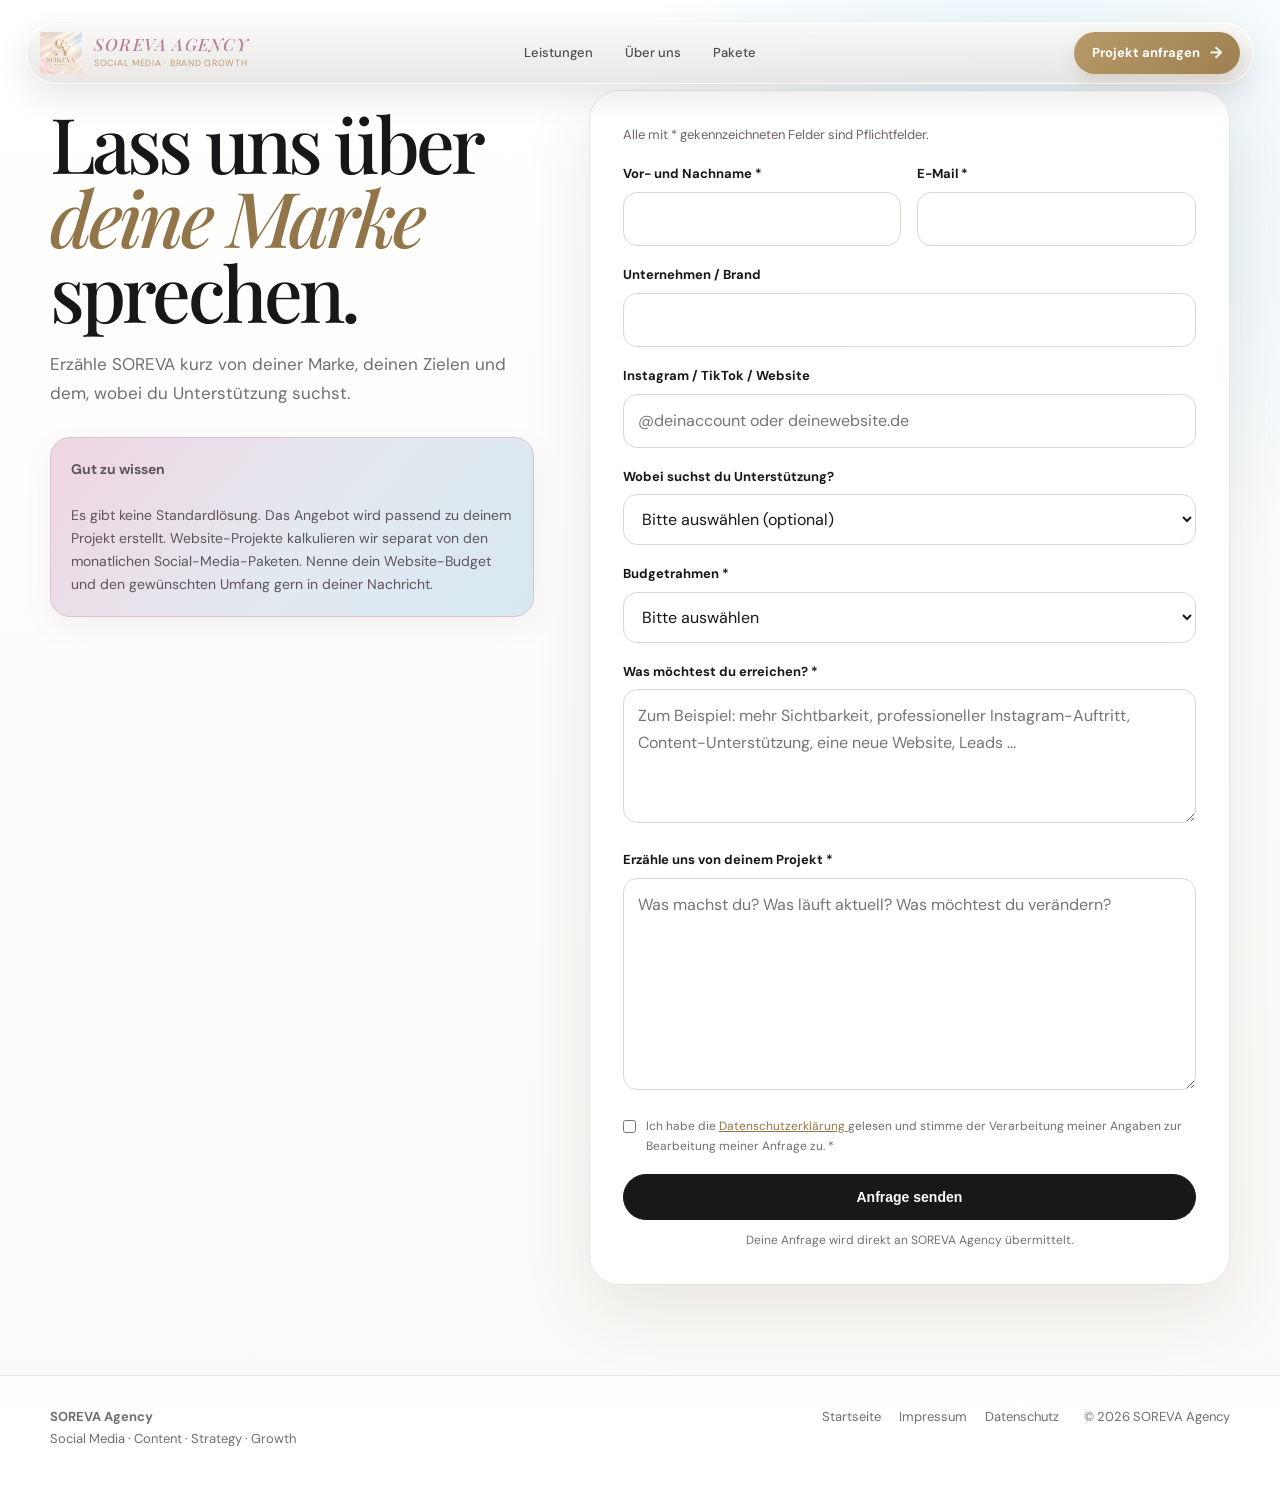
==== anfrage.html @ 0c92193a "Portfolio-Demo und Datenschutzerklärung mit lokalen Schriften veröffentlichen" ====
<!DOCTYPE html>
<html lang="de">
<head>
    <meta charset="UTF-8">
    <meta name="viewport" content="width=device-width, initial-scale=1.0">

    <title>Social Media &amp; Website anfragen | SOREVA Agency</title>



    <link rel="stylesheet" href="style.css?v=20261120-local-fonts">
    <meta name="description" content="Frage dein Social-Media- oder Website-Projekt bei SOREVA Agency an. Erzähle uns von deiner Marke, deinen Zielen und der gewünschten Unterstützung.">
    <link rel="canonical" href="https://soreva-agency.github.io/sorevaagency-website/anfrage.html">
    <meta property="og:type" content="website">
    <meta property="og:locale" content="de_DE">
    <meta property="og:site_name" content="SOREVA Agency">
    <meta property="og:title" content="Social Media &amp; Website anfragen | SOREVA Agency">
    <meta property="og:description" content="Frage dein Social-Media- oder Website-Projekt bei SOREVA Agency an. Erzähle uns von deiner Marke, deinen Zielen und der gewünschten Unterstützung.">
    <meta property="og:url" content="https://soreva-agency.github.io/sorevaagency-website/anfrage.html">
    <meta property="og:image" content="https://soreva-agency.github.io/sorevaagency-website/assets/soreva-logo.png">
    <meta property="og:image:alt" content="SOREVA Agency Logo">
</head>

<body>

<header class="navbar">
    <div class="container nav-shell">
        <a href="index.html" class="brand" aria-label="SOREVA Agency Startseite">
            <img
                src="assets/soreva-logo.png"
                alt="SOREVA Agency Logo"
                class="brand-logo"
            >
            <span class="brand-copy">
                <span class="brand-name">SOREVA AGENCY</span>
                <span class="brand-tagline">SOCIAL MEDIA · BRAND GROWTH</span>
            </span>
        </a>

        <nav class="nav-links" aria-label="Hauptnavigation">
            <a href="index.html#leistungen">Leistungen</a>
            <a href="index.html#ueber-uns">Über uns</a>
            <a href="index.html#pakete">Pakete</a>
            <a href="anfrage.html" class="nav-request">Projekt anfragen</a>
        </nav>

        <a href="anfrage.html" class="nav-cta">Projekt anfragen <span>→</span></a>
    </div>
</header>


<main>

<section class="form-section">

    <div class="container form-layout">

        <div class="form-intro">

            <h1>
                Lass uns über
                <em>deine Marke</em>
                sprechen.
            </h1>

            <p>
                Erzähle SOREVA kurz von deiner Marke, deinen Zielen
                und dem, wobei du Unterstützung suchst.
            </p>

            <div class="form-note">

                <strong>Gut zu wissen</strong>

                <br><br>

                Es gibt keine Standardlösung.
                Das Angebot wird passend zu deinem Projekt erstellt.
                Website-Projekte kalkulieren wir separat von den monatlichen Social-Media-Paketen. Nenne dein Website-Budget und den gewünschten Umfang gern in deiner Nachricht.

            </div>

        </div>


        <div class="form-card">

            <form id="contactForm">
                <p class="form-required-note">Alle mit * gekennzeichneten Felder sind Pflichtfelder.</p>
                <div class="form-row">

                    <div class="field">

                        <label for="name">
                            Vor- und Nachname *
                        </label>

                        <input
                            type="text"
                            id="name"
                            name="name"
                            required
                        >

                    </div>


                    <div class="field">

                        <label for="email">
                            E-Mail *
                        </label>

                        <input
                            type="email"
                            id="email"
                            name="email"
                            required
                        >

                    </div>

                </div>


                <div class="field">

                    <label for="firma">
                        Unternehmen / Brand
                    </label>

                    <input
                        type="text"
                        id="firma"
                        name="firma"
                    >

                </div>


                <div class="field">

                    <label for="social">
                        Instagram / TikTok / Website
                    </label>

                    <input
                        type="text"
                        id="social"
                        name="social"
                        placeholder="@deinaccount oder deinewebsite.de"
                    >

                </div>



                <div class="field">
                    <label for="leistung">Wobei suchst du Unterstützung?</label>
                    <select id="leistung" name="leistung">
                        <option value="">Bitte auswählen (optional)</option>
                        <option value="Website-Erstellung / Webdesign">Website-Erstellung / Webdesign</option>
                        <option value="Social Media">Social Media</option>
                        <option value="Website und Social Media">Website und Social Media</option>
                        <option value="Andere Anfrage / Noch offen">Andere Anfrage / Noch offen</option>
                    </select>
                </div>

                <div class="field">

                    <label for="budget">
                        Budgetrahmen *
                    </label>

                    <select
                        id="budget"
                        name="budget"
                        required
                    >

                        <option value="">
                            Bitte auswählen
                        </option>

                        <option value="ab 500 €">
                            ab 500 €
                        </option>

                        <option value="ab 950 €">
                            ab 950 €
                        </option>

                        <option value="bis 1.500 €">
                            bis 1.500 €
                        </option>

                        <option value="Individuelles Website-Budget">Individuelles Website-Budget</option>

                        <option value="Noch offen">
                            Noch offen
                        </option>

                    </select>

                </div>


                <div class="field">

                    <label for="ziel">
                        Was möchtest du erreichen? *
                    </label>

                    <textarea
                        id="ziel"
                        name="ziel"
                        rows="4"
                        required
                        placeholder="Zum Beispiel: mehr Sichtbarkeit, professioneller Instagram-Auftritt, Content-Unterstützung, eine neue Website, Leads ..."
                    ></textarea>

                </div>


                <div class="field">

                    <label for="message">
                        Erzähle uns von deinem Projekt *
                    </label>

                    <textarea
                        id="message"
                        name="message"
                        rows="7"
                        required
                        placeholder="Was machst du? Was läuft aktuell? Was möchtest du verändern?"
                    ></textarea>

                </div>


                <label class="checkbox">

                    <input
                        type="checkbox"
                        id="privacy"
                        name="datenschutz_bestaetigt"
                        value="Ja"
                        required
                    >

                    <span>

                        Ich habe die
                        <a
                            href="datenschutz.html"
                            target="_blank"
                        >
                            Datenschutzerklärung
                        </a>
                        gelesen und stimme der Verarbeitung
                        meiner Angaben zur Bearbeitung meiner
                        Anfrage zu. *

                    </span>

                </label>


                <button
                    type="submit"
                    class="button button-dark form-submit"
                >
                    Anfrage senden
                </button>


                <div
                    id="successMessage"
                    class="form-message"
                    aria-live="polite"
                ></div>
                <p class="form-hint">
                    Deine Anfrage wird direkt an SOREVA Agency übermittelt.
                </p>
</form>

        </div>

    </div>

</section>

</main>


<footer class="footer">

    <div class="container footer-inner">

        <div>
            <strong>SOREVA Agency</strong>
            <br>
            Social Media · Content · Strategy · Growth
        </div>

        <div class="footer-nav">

            <a href="index.html">
                Startseite
            </a>

            <a href="impressum.html">
                Impressum
            </a>

            <a href="datenschutz.html">
                Datenschutz
            </a>

        </div>

        <div>
            © <span id="year"></span> SOREVA Agency
        </div>

    </div>

</footer>


<script src="script.js?v=20261107-web3forms"></script>

</body>
</html>
---- style.css ----
@font-face {
    font-family: "DM Sans";
    src: url("assets/fonts/dm-sans.ttf") format("truetype");
    font-style: normal;
    font-weight: 100 1000;
    font-display: swap;
}

@font-face {
    font-family: "Playfair Display";
    src: url("assets/fonts/playfair-display.ttf") format("truetype");
    font-style: normal;
    font-weight: 400 900;
    font-display: swap;
}

@font-face {
    font-family: "Playfair Display";
    src: url("assets/fonts/playfair-display-italic.ttf") format("truetype");
    font-style: italic;
    font-weight: 400 900;
    font-display: swap;
}

:root {
    --white: #ffffff;
    --ivory: #fbfaf8;
    --ink: #17171a;
    --gray: #706e72;

    --gold: #b99b6a;
    --gold-dark: #92764a;

    --champagne: #eee1ce;

    --pink: #f4dce8;
    --pink-light: #fbf0f5;

    --blue: #dbeaf2;

    --line: #ebe5de;

    --shadow:
        0 25px 70px rgba(67, 47, 26, 0.10);
}


* {
    box-sizing: border-box;
    margin: 0;
    padding: 0;
}


html {
    scroll-behavior: smooth;
}


body {
    min-height: 100vh;

    background:
        linear-gradient(
            180deg,
            #ffffff 0%,
            #fbfaf8 48%,
            #ffffff 100%
        );

    color: var(--ink);

    font-family:
        "DM Sans",
        Arial,
        sans-serif;

    line-height: 1.65;
}


a {
    text-decoration: none;
    color: inherit;
}


.container {
    width: min(
        1180px,
        calc(100% - 36px)
    );

    margin-inline: auto;
}


/* -------------------------
   NAV
------------------------- */

.navbar {
    position: sticky;
    top: 0;
    z-index: 50;

    background:
        rgba(255, 255, 255, 0.90);

    backdrop-filter: blur(16px);

    border-bottom:
        1px solid rgba(235, 229, 222, 0.85);
}


.nav-inner {
    min-height: 82px;

    display: flex;

    align-items: center;

    justify-content: space-between;

    gap: 24px;
}


.brand {
    display: inline-flex;
    align-items: center;
}


.brand-logo {
    width: 150px;
    height: 62px;

    display: block;

    object-fit: contain;
    object-position: center;
}


.nav-links {
    display: flex;

    align-items: center;

    gap: 28px;

    font-size: 14px;
}


.nav-links a {
    transition: .2s ease;
}


.nav-links a:hover {
    color: var(--gold-dark);
}


/* -------------------------
   BUTTONS
------------------------- */

.button {
    display: inline-flex;

    align-items: center;
    justify-content: center;

    min-height: 46px;

    padding:
        12px 21px;

    border-radius: 999px;

    border: 1px solid transparent;

    font-size: 14px;

    font-weight: 700;

    cursor: pointer;

    transition:
        transform .2s ease,
        box-shadow .2s ease,
        background .2s ease;
}


.button:hover {
    transform: translateY(-2px);
}


.button-dark {
    color: white;

    background: #18181a;

    border-color: #18181a;
}


.button-dark:hover {
    box-shadow:
        0 12px 28px rgba(0, 0, 0, .13);
}


.button-outline {
    background:
        rgba(255, 255, 255, .82);

    border-color:
        #d8d2ca;
}


.button-gold {
    color: #191713;

    background: #dec296;

    border-color: #dec296;
}


/* -------------------------
   TYPOGRAPHY
------------------------- */

.eyebrow {
    font-size: 11px;

    letter-spacing: .19em;

    text-transform: uppercase;

    color: var(--gold-dark);

    font-weight: 700;
}


h1,
h2,
h3 {
    font-family:
        "Playfair Display",
        Georgia,
        serif;

    font-weight: 500;
}


.text-link {
    display: inline-flex;

    align-items: center;

    gap: 8px;

    margin-top: 20px;

    color: var(--gold-dark);

    font-weight: 700;
}


.text-link span {
    transition: transform .2s ease;
}


.text-link:hover span {
    transform: translateX(5px);
}


/* -------------------------
   HERO
------------------------- */

.hero {
    position: relative;

    overflow: hidden;

    min-height: 720px;

    padding:
        90px 0
        85px;
}


.hero-grid {
    position: relative;

    z-index: 2;

    display: grid;

    grid-template-columns:
        1fr 1fr;

    gap: 55px;

    align-items: center;
}


.hero-content {
    padding-top: 10px;
}


.hero h1 {
    max-width: 780px;

    margin:
        16px 0
        24px;

    font-size:
        clamp(54px, 7vw, 91px);

    line-height: .96;

    letter-spacing:
        -.055em;
}


.hero h1 em {
    display: block;

    color:
        var(--gold-dark);

    font-style: italic;
}


.hero-text {
    max-width: 620px;

    color: var(--gray);

    font-size: 18px;
}


.hero-buttons {
    display: flex;

    flex-wrap: wrap;

    gap: 12px;

    margin-top: 30px;
}


.hero-mini {
    display: flex;

    flex-wrap: wrap;

    gap: 20px;

    margin-top: 28px;

    color: #7a746b;

    font-size: 13px;
}


.hero-mini div {
    display: flex;

    align-items: center;

    gap: 8px;
}


.hero-mini span {
    color: var(--gold);
}


/* -------------------------
   HERO VISUAL
------------------------- */

.hero-visual {
    position: relative;

    width:
        min(510px, 94vw);

    aspect-ratio:
        1 / 1;

    margin-inline: auto;

    border-radius: 50%;

    overflow: hidden;

    background:
        radial-gradient(
            circle at 30% 27%,
            rgba(255, 255, 255, .98),
            transparent 23%
        ),
        radial-gradient(
            circle at 72% 71%,
            rgba(244, 214, 228, .80),
            transparent 34%
        ),
        radial-gradient(
            circle at 45% 52%,
            rgba(239, 225, 209, .90),
            transparent 52%
        ),
        linear-gradient(
            145deg,
            #fffdfb,
            #f7eee9 55%,
            #eee1df
        );

    box-shadow:
        inset
            0 0 0 1px
            rgba(255, 255, 255, .95),
        0 35px 90px
            rgba(85, 61, 38, .13);
}


.hero-visual::before {
    content: "";

    position: absolute;

    inset: 7%;

    border:
        1px solid
        rgba(185, 155, 106, .29);

    border-radius: 50%;
}


.hero-visual::after {
    content: "";

    position: absolute;

    inset: 16%;

    border:
        1px solid
        rgba(255, 255, 255, .94);

    border-radius: 50%;
}


.hero-decor {
    position: absolute;

    border-radius: 50%;

    filter:
        blur(2px);

    pointer-events: none;
}


.decor-top {
    width: 500px;
    height: 500px;

    right: -200px;
    top: -210px;

    background:
        radial-gradient(
            circle,
            rgba(242, 215, 229, .65),
            transparent 69%
        );
}


.decor-bottom {
    width: 420px;
    height: 420px;

    left: -190px;
    bottom: -230px;

    background:
        radial-gradient(
            circle,
            rgba(220, 236, 244, .60),
            transparent 69%
        );
}


.visual-orbit {
    position: absolute;

    left: 50%;
    top: 50%;

    border-radius: 50%;

    transform-origin: center;
}


.orbit-gold {
    width: 73%;
    height: 29%;

    transform:
        translate(-50%, -50%)
        rotate(21deg);

    border:
        2px solid
        rgba(185, 155, 106, .88);
}


.orbit-pink {
    width: 73%;
    height: 29%;

    transform:
        translate(-50%, -50%)
        rotate(-23deg);

    border:
        2px solid
        rgba(244, 184, 214, .85);
}


.orbit-blue {
    width: 63%;
    height: 25%;

    transform:
        translate(-50%, -50%)
        rotate(67deg);

    border:
        2px solid
        rgba(179, 218, 240, .88);
}


.visual-glow {
    position: absolute;

    border-radius: 50%;
}


.glow-pink {
    width: 240px;
    height: 240px;

    left: -15px;
    top: 10px;

    background:
        radial-gradient(
            circle,
            rgba(247, 203, 222, .62),
            transparent 70%
        );
}


.glow-blue {
    width: 280px;
    height: 280px;

    right: -25px;
    bottom: -5px;

    background:
        radial-gradient(
            circle,
            rgba(205, 227, 241, .70),
            transparent 71%
        );
}


.visual-monogram {
    position: absolute;

    inset: 0;

    display: flex;

    align-items: center;

    justify-content: center;

    font-family:
        "Playfair Display",
        serif;

    font-size:
        clamp(100px, 13vw, 155px);

    color:
        #ad8d5c;

    text-shadow:
        1px 1px 0 #faecd7,
        0 12px 30px
            rgba(111, 82, 45, .17);
}


.visual-monogram span:first-child {
    z-index: 2;

    transform:
        translate(19px, -18px)
        rotate(-6deg);
}


.visual-monogram span:last-child {
    transform:
        translate(-17px, 24px)
        rotate(7deg);

    color:
        #d0ad73;
}


.spark {
    position: absolute;

    color:
        #a98249;

    text-shadow:
        0 4px 16px
            rgba(133, 98, 48, .18);
}


.spark-1 {
    top: 23%;
    right: 21%;

    font-size: 33px;
}


.spark-2 {
    left: 21%;
    bottom: 24%;

    font-size: 20px;
}


.spark-3 {
    left: 14%;
    top: 42%;

    font-size: 17px;
}


.visual-caption {
    position: absolute;

    left: 50%;
    bottom: 12%;

    transform:
        translateX(-50%);

    width: 84%;

    text-align: center;

    color:
        #906f40;
}


.visual-caption span {
    display: block;

    font-family:
        "Playfair Display",
        serif;

    font-size: 23px;

    letter-spacing:
        .23em;
}


.visual-caption small {
    display: block;

    margin-top: 4px;

    font-size: 8px;

    letter-spacing:
        .22em;

    color:
        #9d8768;
}


/* -------------------------
   SECTIONS
------------------------- */

.section {
    padding:
        100px 0;
}


.intro-section {
    padding-top: 78px;
    padding-bottom: 78px;

    border-top:
        1px solid var(--line);

    border-bottom:
        1px solid var(--line);
}


.intro-grid {
    display: grid;

    grid-template-columns:
        1fr 1fr;

    gap: 60px;

    align-items: center;
}


.intro-grid h2 {
    max-width: 650px;

    margin-top: 11px;

    font-size:
        clamp(40px, 5vw, 63px);

    line-height: 1.02;

    letter-spacing:
        -.045em;
}


.lead {
    color:
        var(--gray);

    font-size: 17px;
}


/* -------------------------
   SECTION HEADING
------------------------- */

.section-heading {
    max-width: 760px;

    margin-bottom: 44px;
}


.section-heading h2 {
    margin:
        10px 0
        17px;

    font-size:
        clamp(42px, 5vw, 66px);

    line-height:
        1.02;

    letter-spacing:
        -.045em;
}


.section-heading p {
    color:
        var(--gray);

    font-size: 17px;
}


/* -------------------------
   SERVICES
------------------------- */

.service-grid {
    display: grid;

    grid-template-columns:
        repeat(3, 1fr);

    gap: 18px;
}


.service-card {
    min-height: 280px;

    padding: 32px;

    border:
        1px solid var(--line);

    border-radius:
        30px;

    background:
        rgba(255, 255, 255, .90);

    box-shadow:
        0 12px 40px rgba(41, 29, 15, .035);
}


.service-card-pink {
    background:
        linear-gradient(
            145deg,
            #fff,
            #fbf0f6
        );
}


.service-card-beige {
    background:
        linear-gradient(
            145deg,
            #fff,
            #f8f2e8
        );
}


.service-number {
    color:
        var(--gold-dark);

    font-size: 12px;

    letter-spacing:
        .15em;

    font-weight: 700;
}


.service-card h3 {
    margin:
        15px 0
        10px;

    font-size: 29px;
}


.service-card p {
    color:
        var(--gray);
}


/* -------------------------
   ABOUT
------------------------- */

.about-section {
    padding:
        100px 0;

    background:
        linear-gradient(
            180deg,
            #fbfaf8,
            #f7edf3 62%,
            #fbfaf8
        );
}


.about-grid {
    display: grid;

    grid-template-columns:
        1fr 1fr;

    gap: 20px;
}


.about-box {
    padding: 38px;

    border:
        1px solid var(--line);

    border-radius:
        32px;

    background:
        rgba(255, 255, 255, .65);
}


.about-main h2 {
    margin:
        12px 0
        18px;

    font-size:
        clamp(42px, 5vw, 62px);

    line-height:
        1.01;

    letter-spacing:
        -.045em;
}


.about-box p {
    max-width: 650px;

    color:
        var(--gray);

    font-size: 16px;
}


.focus-list {
    margin-top: 23px;
}


.focus-list div {
    display: flex;

    justify-content: space-between;

    gap: 20px;

    padding:
        16px 0;

    border-bottom:
        1px solid var(--line);
}


.focus-list strong {
    color:
        var(--gold-dark);
}


/* -------------------------
   PACKAGES
------------------------- */

.package-grid {
    display: grid;

    grid-template-columns:
        repeat(3, 1fr);

    gap: 18px;
}


.package-card {
    min-height: 365px;

    display: flex;

    flex-direction: column;

    padding: 32px;

    border:
        1px solid var(--line);

    border-radius:
        30px;

    background:
        #fff;
}


.package-featured {
    color:
        #fff;

    background:
        #1b1b1d;

    border-color:
        #1b1b1d;

    box-shadow:
        var(--shadow);

    transform:
        translateY(-8px);
}


.package-label {
    color:
        var(--gold-dark);

    font-size: 11px;

    letter-spacing:
        .16em;

    font-weight: 700;
}


.package-featured .package-label {
    color:
        #ddbf8e;
}


.package-card h3 {
    margin:
        11px 0
        2px;

    font-size:
        32px;
}


.price {
    font-size:
        35px;

    font-weight: 700;

    letter-spacing:
        -.04em;
}


.price-info {
    color:
        var(--gray);

    font-size: 13px;
}


.package-featured .price-info {
    color:
        #c7c7c8;
}


.package-card p {
    margin:
        25px 0
        25px;

    color:
        var(--gray);

    font-size: 14px;
}


.package-featured p {
    color:
        #d0d0d2;
}


.package-card .button {
    margin-top: auto;
    width: 100%;
}


.important-info {
    margin-top: 22px;

    padding:
        21px 23px;

    border:
        1px solid #efdfe6;

    border-radius:
        21px;

    background:
        var(--pink-light);

    color:
        #5d555b;

    font-size: 14px;
}


/* -------------------------
   CTA
------------------------- */

.cta-section {
    padding:
        100px 0;
}


.cta-card {
    display: grid;

    grid-template-columns:
        1.1fr .9fr;

    gap: 30px;

    align-items: center;

    padding:
        50px;

    border:
        1px solid #eadfd5;

    border-radius:
        35px;

    background:
        linear-gradient(
            135deg,
            #f8eaf1,
            #f3e8d8
        );
}


.cta-card h2 {
    margin:
        11px 0
        17px;

    font-size:
        clamp(44px, 5vw, 67px);

    line-height:
        .99;
}


.cta-card p {
    max-width: 570px;

    margin-bottom: 25px;

    color:
        var(--gray);
}


.cta-logo {
    display: flex;

    justify-content: center;
}


.cta-logo img {
    width:
        min(370px, 90%);

    border-radius:
        24px;

    box-shadow:
        0 15px 40px
        rgba(67,47,26,.06);
}


/* -------------------------
   FOOTER
------------------------- */

.footer {
    border-top:
        1px solid var(--line);

    padding:
        30px 0
        45px;

    color:
        var(--gray);

    font-size: 13px;
}


.footer-inner {
    display: grid;

    grid-template-columns:
        1fr auto auto;

    gap: 25px;

    align-items: start;
}


.footer-nav {
    display: flex;

    gap: 18px;

    flex-wrap: wrap;
}


.footer-nav a:hover {
    color:
        var(--gold-dark);
}


/* -------------------------
   FORM PAGE
------------------------- */

.form-section {
    min-height:
        calc(100vh - 170px);

    padding:
        90px 0;

    background:
        radial-gradient(
            circle at 82% 13%,
            rgba(245, 220, 233, .72),
            transparent 28%
        ),
        linear-gradient(
            180deg,
            #ffffff,
            #fbfaf8
        );
}


.form-layout {
    display: grid;

    grid-template-columns:
        .86fr 1.14fr;

    gap: 55px;

    align-items: start;
}


.form-intro h1 {
    max-width: 700px;

    margin:
        15px 0
        22px;

    font-size:
        clamp(50px, 6vw, 78px);

    line-height:
        .97;

    letter-spacing:
        -.05em;
}


.form-intro h1 em {
    display: block;

    color:
        var(--gold-dark);

    font-style: italic;
}


.form-intro > p {
    max-width: 570px;

    color:
        var(--gray);

    font-size: 17px;
}


.form-note {
    max-width: 500px;

    margin-top: 30px;

    padding:
        20px;

    border:
        1px solid #efdfe6;

    border-radius:
        20px;

    background:
        var(--pink-light);

    color:
        #5d555b;

    font-size:
        14px;
}


.form-card {
    padding:
        33px;

    border:
        1px solid var(--line);

    border-radius:
        30px;

    background:
        rgba(255,255,255,.97);

    box-shadow:
        var(--shadow);
}


.form-row {
    display: grid;

    grid-template-columns:
        1fr 1fr;

    gap: 16px;
}


.field {
    margin-bottom:
        18px;
}


.field label {
    display: block;

    margin-bottom:
        7px;

    font-size:
        13px;

    font-weight: 700;
}


.field input,
.field select,
.field textarea {
    width: 100%;

    padding:
        13px
        14px;

    border:
        1px solid #ddd6ce;

    border-radius:
        14px;

    background: white;

    color:
        var(--ink);

    font:
        inherit;

    outline: none;

    transition:
        .2s ease;
}


.field textarea {
    resize:
        vertical;

    min-height:
        120px;
}


.field input:focus,
.field select:focus,
.field textarea:focus {
    border-color:
        var(--gold);

    box-shadow:
        0 0 0 3px
        rgba(185,155,106,.12);
}


.checkbox {
    display: flex;

    align-items: flex-start;

    gap: 10px;

    margin:
        4px 0
        18px;

    color:
        var(--gray);

    font-size:
        12px;
}


.checkbox input {
    margin-top:
        3px;
}


.checkbox a {
    color:
        var(--gold-dark);

    text-decoration:
        underline;
}


.form-submit {
    width: 100%;
}


.form-message {
    display: none;

    margin-top:
        14px;

    padding:
        12px 14px;

    border-radius:
        14px;

    background:
        #f4ecdf;

    color:
        #5b4e3e;

    font-size:
        13px;
}


.form-message.show {
    display: block;
}


.form-hint {
    margin-top:
        11px;

    color:
        var(--gray);

    text-align:
        center;

    font-size:
        12px;
}


/* -------------------------
   LEGAL
------------------------- */

.legal-section {
    min-height:
        calc(100vh - 170px);

    padding:
        90px 0;

    background:
        radial-gradient(
            circle at 84% 12%,
            rgba(245, 220, 233, .58),
            transparent 25%
        ),
        #fbfaf8;
}


.legal-content {
    max-width:
        900px;
}


.legal-content h1 {
    margin:
        15px 0
        32px;

    font-size:
        clamp(52px, 6vw, 78px);

    line-height:
        .98;
}


.legal-content h3 {
    margin:
        35px 0
        10px;

    font-size:
        28px;
}


.legal-content p {
    color:
        #59575b;

    margin-bottom:
        17px;
}


.legal-content a {
    color:
        var(--gold-dark);
}


.legal-note {
    margin:
        25px 0;

    padding:
        16px 18px;

    border-left:
        3px solid var(--gold);

    border-radius:
        8px;

    background:
        #f8f3ea;

    color:
        #5b5145;
}


.legal-buttons {
    display: flex;

    flex-wrap: wrap;

    gap: 12px;

    margin-top: 34px;
}


/* -------------------------
   MOBILE
------------------------- */

@media (max-width: 930px) {

    .nav-links {
        display: none;
    }


    .hero-grid,
    .intro-grid,
    .about-grid,
    .package-grid,
    .service-grid,
    .cta-card,
    .form-layout {
        grid-template-columns:
            1fr;
    }


    .hero {
        padding-top:
            60px;
    }


    .hero-visual {
        order:
            -1;

        width:
            min(430px, 90vw);

        margin-bottom:
            15px;
    }


    .package-featured {
        transform:
            none;
    }


    .footer-inner {
        grid-template-columns:
            1fr;
    }


    .form-row {
        grid-template-columns:
            1fr;
    }

}


@media (max-width: 560px) {

    .container {
        width:
            min(
                100% - 24px,
                1180px
            );
    }


    .brand-logo {
        width:
            125px;

        height:
            52px;
    }


    .navbar .button {
        padding:
            10px 15px;

        font-size:
            12px;
    }


    .hero h1 {
        font-size:
            54px;
    }


    .hero {
        min-height:
            auto;
    }


    .hero-visual {
        width:
            min(345px, 92vw);
    }


    .visual-monogram {
        font-size:
            96px;
    }


    .visual-caption span {
        font-size:
            18px;
    }


    .section,
    .about-section,
    .cta-section,
    .legal-section,
    .form-section {
        padding:
            65px 0;
    }


    .about-box,
    .cta-card,
    .form-card,
    .package-card,
    .service-card {
        padding:
            24px;
    }


    .cta-card {
        gap:
            15px;
    }

}


/* =========================
   FLOATING NAVBAR
========================= */

.navbar {
    position: fixed;
    top: 22px;
    left: 0;
    width: 100%;
    z-index: 100;

    background: transparent;
    border: 0;
    backdrop-filter: none;
}

.nav-shell {
    min-height: 62px;
    width: min(1280px, calc(100% - 52px));

    display: grid;
    grid-template-columns: 1fr auto 1fr;
    align-items: center;
    gap: 24px;

    padding: 7px 13px;

    border: 1px solid rgba(255,255,255,.72);
    border-radius: 999px;

    background:
        linear-gradient(
            180deg,
            rgba(249,248,247,.86),
            rgba(229,226,224,.82)
        );

    box-shadow:
        0 12px 32px rgba(27,22,18,.10),
        inset 0 1px 0 rgba(255,255,255,.85);

    backdrop-filter: blur(18px) saturate(115%);
}

.brand {
    justify-self: start;
}

.brand-logo {
    width: 122px;
    height: 50px;
    object-fit: contain;
    display: block;
}

.nav-links {
    justify-self: center;

    display: flex;
    align-items: center;
    gap: 32px;

    font-size: 13px;
    font-weight: 500;
    color: #4f4d4e;
}

.nav-links a {
    white-space: nowrap;
    transition: .2s ease;
}

.nav-links a:hover {
    color: var(--gold-dark);
}

.nav-request {
    display: none;
}

.nav-cta {
    justify-self: end;

    display: inline-flex;
    align-items: center;
    gap: 10px;

    min-height: 42px;
    padding: 10px 18px;

    color: #fff;

    border-radius: 999px;

    background:
        linear-gradient(
            135deg,
            #b89a69,
            #9e7f50
        );

    box-shadow:
        0 7px 16px rgba(146,118,74,.20);

    font-size: 13px;
    font-weight: 700;

    transition: .2s ease;
}

.nav-cta span {
    font-size: 16px;
    line-height: 1;
}

.nav-cta:hover {
    transform: translateY(-1px);
    box-shadow:
        0 10px 20px rgba(146,118,74,.25);
}

/* The fixed bar overlays the hero rather than taking document space. */
.hero {
    padding-top: 142px;
}

/* Responsive */
@media (max-width: 930px) {

    .navbar {
        top: 14px;
    }

    .nav-shell {
        width: min(100% - 24px, 1280px);
        grid-template-columns: 1fr auto;
        min-height: 60px;
        padding-inline: 10px;
    }

    .nav-links {
        display: none;
    }

    .nav-cta {
        justify-self: end;
    }

    .brand-logo {
        width: 118px;
        height: 48px;
    }

    .hero {
        padding-top: 125px;
    }
}

@media (max-width: 560px) {

    .nav-shell {
        min-height: 56px;
        padding: 6px 8px;
    }

    .brand-logo {
        width: 104px;
        height: 44px;
    }

    .nav-cta {
        min-height: 38px;
        padding: 8px 13px;
        font-size: 11px;
    }

    .hero {
        padding-top: 112px;
    }
}


/* =========================
   MARKETING HERO IMAGE
========================= */

.hero-image {
    position: relative;
    min-height: 760px;
    padding: 180px 0 105px;
    overflow: hidden;
    isolation: isolate;
}

.hero-image-layer {
    position: absolute;
    inset: 0;
    z-index: -3;

    background-image: url("assets/hero-marketing.png");
    background-size: cover;
    background-position: center center;
    background-repeat: no-repeat;

    transform: scale(1.01);
}

.hero-overlay {
    position: absolute;
    inset: 0;
    z-index: -2;

    background:
        linear-gradient(
            90deg,
            rgba(255, 250, 246, .92) 0%,
            rgba(255, 250, 246, .80) 31%,
            rgba(255, 250, 246, .34) 59%,
            rgba(255, 250, 246, .04) 100%
        ),
        linear-gradient(
            180deg,
            rgba(255,255,255,.16) 0%,
            rgba(255,255,255,0) 38%,
            rgba(255,255,255,.03) 100%
        );
}

.hero-image .hero-grid {
    min-height: 500px;
    align-items: center;
}

.hero-image .hero-content {
    max-width: 640px;
    padding-top: 40px;
}

.hero-image .hero-text {
    max-width: 570px;
    color: #5e5853;
    font-size: 18px;
}

.button-light {
    background: rgba(255,255,255,.78);
    color: #302a24;
    border-color: rgba(110,91,70,.40);
    backdrop-filter: blur(6px);
}

.button-light:hover {
    background: rgba(255,255,255,.92);
}

@media (max-width: 930px) {
    .hero-image {
        min-height: 720px;
        padding: 160px 0 80px;
    }

    .hero-image-layer {
        background-position: 66% center;
    }

    .hero-overlay {
        background:
            linear-gradient(
                90deg,
                rgba(255, 250, 246, .94) 0%,
                rgba(255, 250, 246, .78) 46%,
                rgba(255, 250, 246, .20) 100%
            );
    }
}

@media (max-width: 560px) {
    .hero-image {
        min-height: 680px;
        padding: 135px 0 70px;
    }

    .hero-image-layer {
        background-position: 67% center;
    }

    .hero-overlay {
        background:
            linear-gradient(
                180deg,
                rgba(255, 250, 246, .95) 0%,
                rgba(255, 250, 246, .87) 41%,
                rgba(255, 250, 246, .32) 100%
            );
    }

    .hero-image .hero-content {
        padding-top: 10px;
    }
}


/* =========================
   HERO LOGO PANEL
========================= */

.hero-logo-panel {
    position: absolute;
    right: clamp(35px, 7vw, 110px);
    bottom: 42px;

    width: min(245px, 30vw);

    padding: 9px;

    border-radius: 24px;

    background:
        rgba(255, 252, 248, .84);

    border:
        1px solid rgba(255,255,255,.76);

    box-shadow:
        0 18px 50px rgba(63, 45, 29, .14),
        inset 0 1px 0 rgba(255,255,255,.95);

    backdrop-filter:
        blur(12px);

    z-index: 4;
}

.hero-logo-panel img {
    width: 100%;
    display: block;

    border-radius: 18px;

    object-fit: cover;
}

@media (max-width: 930px) {
    .hero-logo-panel {
        right: 28px;
        bottom: 28px;
        width: 210px;
    }
}

@media (max-width: 560px) {
    .hero-logo-panel {
        right: 18px;
        bottom: 18px;
        width: 170px;
        border-radius: 18px;
        padding: 6px;
    }

    .hero-logo-panel img {
        border-radius: 14px;
    }
}


/* =========================
   BABY BLUE BRAND ACCENT
========================= */

:root {
    --baby-blue: #d9edf7;
    --baby-blue-soft: #edf7fb;
    --baby-blue-mid: #c7e4f1;
    --baby-blue-deep: #8dbbd0;
}

/* Hero: soft blue light on the image side */
.hero-image-layer {
    background-color: #eaf6fb;
}

.hero-overlay {
    background:
        linear-gradient(
            90deg,
            rgba(255, 250, 246, .94) 0%,
            rgba(255, 250, 246, .82) 28%,
            rgba(229, 244, 250, .35) 62%,
            rgba(229, 244, 250, .08) 100%
        ),
        linear-gradient(
            180deg,
            rgba(255,255,255,.14) 0%,
            rgba(218,238,247,.16) 100%
        );
}

/* Intro */
.intro-section {
    background:
        linear-gradient(
            180deg,
            #ffffff 0%,
            #eef8fc 100%
        );
}

/* Service cards */
.service-card-blue {
    background:
        linear-gradient(
            145deg,
            #ffffff,
            var(--baby-blue-soft)
        );
}

/* About section */
.about-section {
    background:
        linear-gradient(
            180deg,
            #fbfaf8 0%,
            #eef8fc 38%,
            #f7edf3 76%,
            #fbfaf8 100%
        );
}

/* Subtle blue in the info notice */
.important-info {
    background:
        linear-gradient(
            135deg,
            #fbf0f5,
            #eef8fc
        );
    border-color:
        #dbeaf1;
}

/* Form page */
.form-section {
    background:
        radial-gradient(
            circle at 80% 15%,
            rgba(218, 238, 247, .86),
            transparent 27%
        ),
        linear-gradient(
            180deg,
            #ffffff,
            #fbfaf8
        );
}

.form-note {
    background:
        linear-gradient(
            135deg,
            var(--pink-light),
            var(--baby-blue-soft)
        );
    border-color:
        #deebf0;
}

/* CTA */
.cta-card {
    background:
        linear-gradient(
            135deg,
            #f8eaf1 0%,
            #eef8fc 53%,
            #f3e8d8 100%
        );
}

/* Legal pages */
.legal-section {
    background:
        radial-gradient(
            circle at 84% 11%,
            rgba(218, 238, 247, .68),
            transparent 24%
        ),
        #fbfaf8;
}

/* Highlight the primary links slightly blue */
.text-link:hover,
.footer-nav a:hover,
.legal-content a:hover {
    color: var(--baby-blue-deep);
}

/* Fine blue details in the hero decoration */
.orbit-blue {
    border-color:
        rgba(141, 187, 208, .95);
}

.glow-blue {
    background:
        radial-gradient(
            circle,
            rgba(197, 227, 241, .76),
            transparent 71%
        );
}

/* Mobile: keep blue soft and airy */
@media (max-width: 560px) {
    .hero-overlay {
        background:
            linear-gradient(
                180deg,
                rgba(255, 250, 246, .96) 0%,
                rgba(255, 250, 246, .86) 42%,
                rgba(225, 243, 250, .36) 100%
            );
    }
}


/* =========================
   ROSE STATEMENT ACCENTS
========================= */

.rose-word {
    color: #c987a5;
    font-style: italic;
}

.rose-highlight-row {
    display: flex;
    flex-wrap: wrap;
    gap: 8px;
    margin: 24px 0 2px;
}

.rose-highlight-row span {
    display: inline-flex;
    align-items: center;
    justify-content: center;

    padding: 7px 12px;

    border-radius: 999px;

    background: #f7e1eb;

    border: 1px solid #eed0dd;

    color: #a85f7f;

    font-size: 11px;
    font-weight: 700;

    letter-spacing: .05em;
    text-transform: uppercase;
}

.section-heading .rose-word {
    white-space: nowrap;
}

@media (max-width: 560px) {
    .rose-highlight-row {
        gap: 6px;
    }

    .rose-highlight-row span {
        font-size: 10px;
        padding: 6px 10px;
    }
}


/* =========================
   FULL AGENCY NAME IN NAVBAR
========================= */

.brand-name {
    display: inline-flex;
    align-items: baseline;
    gap: 7px;

    font-family:
        "DM Sans",
        Arial,
        sans-serif;

    font-size: 16px;
    line-height: 1;
    font-weight: 700;

    letter-spacing: .11em;

    color: #17171a;
    white-space: nowrap;
}

.brand-name span {
    font-family:
        "Playfair Display",
        Georgia,
        serif;

    font-weight: 500;
    letter-spacing: .12em;

    color: #92764a;
}

@media (max-width: 560px) {
    .brand-name {
        font-size: 13px;
        gap: 5px;
    }
}


/* Logo + ausgeschriebener Name in der Navigation */
.brand {
    display: inline-flex;
    align-items: center;
    gap: 12px;
}

.brand-logo {
    width: 42px;
    height: 42px;
    display: block;
    object-fit: contain;
}

.brand-name {
    display: inline-block;
    font-family: "DM Sans", Arial, sans-serif;
    font-size: 15px;
    font-weight: 700;
    letter-spacing: .12em;
    color: #17171a;
    white-space: nowrap;
}

@media (max-width: 560px) {
    .brand-logo {
        width: 36px;
        height: 36px;
    }

    .brand-name {
        font-size: 12px;
        letter-spacing: .09em;
    }

    .brand {
        gap: 8px;
    }
}


/* Verfeinerter SOREVA-Name neben dem Logo */
.brand-name {
    font-family: "Playfair Display", Georgia, serif;
    font-size: 17px;
    font-weight: 500;
    font-style: italic;
    letter-spacing: .07em;
    color: #b67f9b;
    white-space: nowrap;
}

@media (max-width: 560px) {
    .brand-name {
        font-size: 14px;
        letter-spacing: .05em;
    }
}


/* SOREVA AGENCY in Rose */
.brand-name {
    font-family: "Playfair Display", Georgia, serif;
    font-size: 17px;
    font-weight: 500;
    font-style: italic;
    letter-spacing: .07em;
    line-height: 1.05;
    color: #b67f9b;
    white-space: nowrap;
}

.brand-tagline {
    color: #b99b6a;
}



/* =========================
   MOBILE NAVIGATION FIX
========================= */

@media (max-width: 560px) {
    .navbar {
        top: 10px;
    }

    .nav-shell,
    .nav-inner {
        width: calc(100% - 18px);
        min-height: 58px;
        padding: 6px 8px;
        grid-template-columns: minmax(0, 1fr) auto;
        gap: 8px;
    }

    .brand {
        min-width: 0;
        overflow: hidden;
        gap: 8px;
    }

    .brand-logo {
        width: 34px;
        height: 34px;
        flex: 0 0 auto;
    }

    .brand-copy {
        min-width: 0;
        overflow: hidden;
    }

    .brand-name {
        min-width: 0;
        font-size: 12px;
        letter-spacing: .04em;
        line-height: 1;
        overflow: hidden;
        text-overflow: ellipsis;
    }

    .brand-tagline {
        max-width: 100%;
        font-size: 5.5px;
        letter-spacing: .08em;
        overflow: hidden;
        text-overflow: ellipsis;
    }

    .nav-cta {
        min-height: 36px;
        padding: 8px 10px;
        gap: 5px;
        font-size: 10px;
        white-space: nowrap;
        flex-shrink: 0;
    }

    .nav-cta span {
        font-size: 13px;
    }
}


/* Kontaktformular: Schutzfeld unsichtbar */
.honeypot {
    position: absolute !important;
    left: -9999px !important;
    top: auto !important;
    width: 1px !important;
    height: 1px !important;
    opacity: 0 !important;
    pointer-events: none !important;
}

.form-message {
    display: none;
    margin-top: 14px;
    padding: 13px 15px;
    border-radius: 14px;
    background: #eef8f2;
    color: #376448;
    border: 1px solid #d6ecdd;
    font-size: 13px;
}

.form-message.show {
    display: block;
}


.form-submit:disabled {
    opacity: .65;
    cursor: wait;
    transform: none;
}


/* Paketkarten: Inhalte individuell, Buttons am Kartenende */
.package-card {
    display: flex;
    flex-direction: column;
    align-items: flex-start;
}

.package-card .button {
    margin-top: auto;
}


/* Individuelle Leistungsbeispiele unterhalb der Pakete */
.service-examples {
    margin-top: 58px;
}

.service-examples .section-heading {
    margin-bottom: 28px;
}

.service-examples-grid {
    grid-template-columns: repeat(2, minmax(0, 1fr));
}

.service-examples-grid .service-card {
    min-height: 205px;
}

.service-individual-note {
    margin-top: 22px;
    padding: 27px 30px;
    border: 1px solid #dbeaf1;
    border-radius: 24px;
    background: linear-gradient(135deg, #fbf0f5, #eef8fc);
}

.service-individual-note h3 {
    margin-bottom: 9px;
    font-size: 27px;
}

.service-individual-note p {
    max-width: 900px;
    color: var(--gray);
}

@media (max-width: 930px) {
    .service-examples-grid {
        grid-template-columns: 1fr;
    }
}

@media (max-width: 560px) {
    .service-individual-note {
        padding: 22px;
    }
    .service-individual-note h3 {
        font-size: 23px;
    }
}


/* Zusammengeführter Bereich: Ansatz und konkrete Leistungsbeispiele */
.about-single {
    max-width: 900px;
}

.service-combined-grid {
    grid-template-columns: repeat(2, minmax(0, 1fr));
}

.service-combined-grid .service-card {
    min-height: 270px;
}

.service-combined-grid .service-examples-list {
    margin-top: 16px;
    padding-top: 14px;
    border-top: 1px solid rgba(185, 155, 106, .22);
    font-size: 13px;
}

.service-combined-grid .service-examples-list strong {
    color: var(--gold-dark);
}

@media (max-width: 930px) {
    .service-combined-grid {
        grid-template-columns: 1fr;
    }
}


/* =========================
   MOBILE FEINSCHLIFF
   Fokus: keine Überlagerungen, klare Abstände und lesbare Typografie
========================= */

@media (max-width: 560px) {
    body {
        overflow-x: hidden;
    }

    /* Kompakte, ruhige Navigation */
    .navbar {
        top: 9px;
    }

    .nav-shell {
        width: calc(100% - 20px);
        min-height: 58px;
        grid-template-columns: minmax(0, 1fr) auto;
        gap: 7px;
        padding: 6px 9px;
    }

    .brand {
        gap: 7px;
    }

    .brand-logo {
        width: 32px;
        height: 32px;
    }

    .brand-copy {
        display: block;
        min-width: 0;
    }

    .brand-name {
        display: block;
        max-width: 100%;
        font-size: 11px;
        letter-spacing: .035em;
        line-height: 1.15;
        white-space: nowrap;
    }

    .brand-tagline {
        display: none;
    }

    .nav-cta {
        min-height: 36px;
        padding: 8px 10px;
        font-size: 10px;
        gap: 5px;
    }

    /* Hero: kompakter und ohne überlappendes Logo */
    .hero-image {
        min-height: 0;
        padding: 112px 0 54px;
    }

    .hero-image .hero-grid {
        min-height: 0;
        display: block;
    }

    .hero-image .hero-content {
        max-width: 100%;
        padding: 0;
    }

    .hero h1 {
        max-width: 100%;
        margin: 13px 0 19px;
        font-size: clamp(42px, 11.8vw, 52px);
        line-height: .99;
        letter-spacing: -.05em;
    }

    .hero-image .hero-text {
        max-width: 100%;
        font-size: 16px;
        line-height: 1.55;
    }

    .hero-buttons {
        display: flex;
        flex-wrap: wrap;
        gap: 10px;
        margin-top: 23px;
    }

    .hero-buttons .button {
        min-height: 44px;
        padding: 11px 17px;
        font-size: 13px;
    }

    /* Das schwebende Logo verdeckt auf kleinen Displays keine Buttons mehr. */
    .hero-logo-panel {
        display: none;
    }

    /* Abschnitte und Überschriften bekommen konsistente Seitenabstände. */
    .section,
    .about-section,
    .cta-section {
        padding: 58px 0;
    }

    .section-heading {
        margin-bottom: 28px;
    }

    .section-heading h2,
    .intro-grid h2 {
        font-size: clamp(36px, 10vw, 46px);
        line-height: 1.04;
    }

    .section-heading p,
    .lead {
        font-size: 15px;
        line-height: 1.65;
    }

    .intro-grid {
        gap: 22px;
        align-items: center;
    }

    .service-card {
        min-height: 0;
        padding: 23px;
    }

    .service-combined-grid .service-card {
        min-height: 0;
    }

    .package-card {
        min-height: 0;
        padding: 24px;
    }

    .package-card p {
        margin: 17px 0 22px;
    }

    .important-info {
        padding: 18px;
        font-size: 13px;
        line-height: 1.65;
    }

    .cta-card {
        padding: 25px;
    }
}

/* Sehr schmale Smartphones */
@media (max-width: 380px) {
    .nav-cta {
        padding-inline: 8px;
        font-size: 9px;
    }

    .brand-name {
        font-size: 10px;
    }

    .hero h1 {
        font-size: 41px;
    }

    .hero-buttons {
        align-items: stretch;
    }

    .hero-buttons .button {
        flex: 1 1 auto;
    }
}


/* SOREVA Farb-Feinschliff: etwas sattere, weiterhin softe Hintergründe */
:root {
    --pink: #efcbdc;
    --pink-light: #f8e7ef;
    --blue: #cfe5ef;
    --champagne: #e8d4b8;
}

/* Mehr sichtbare, aber zurückhaltende Farbflächen zwischen den Abschnitten */
.intro-section {
    background: linear-gradient(115deg, #fbf2f5 0%, #edf6fa 100%);
}

.about-section {
    background: linear-gradient(125deg, #f6e6ed 0%, #e8f2f6 52%, #f3e8dc 100%);
}

#leistungen {
    background: linear-gradient(180deg, #f8f3ee 0%, #f4e8ee 48%, #eaf3f7 100%);
}

#leistungen .service-card {
    background: rgba(255, 255, 255, .78);
    border-color: rgba(220, 203, 194, .8);
}

#leistungen .service-card-pink {
    background: linear-gradient(145deg, #fff9fb 0%, #f3dce7 100%);
}

#leistungen .service-card-beige {
    background: linear-gradient(145deg, #fffaf2 0%, #eee1cd 100%);
}

#leistungen .service-card-blue {
    background: linear-gradient(145deg, #f8fcfe 0%, #d9eaf2 100%);
}

#leistungen .service-individual-note {
    background: linear-gradient(115deg, #f2dce7 0%, #e1eff5 100%);
    border-color: #dfcbd5;
}

#pakete {
    background: linear-gradient(180deg, #f7f1eb 0%, #f2e9e9 100%);
}

.cta-card {
    background: linear-gradient(125deg, #f0dce6 0%, #dcecf3 55%, #eee0cb 100%);
}


/* Hinweis auf Pflichtfelder im Anfrageformular */
.form-required-note {
    margin-bottom: 18px;
    color: #70616a;
    font-size: 13px;
}


/* Gleichmäßige SOREVA-Farbverläufe: sanft, aber über die ganze Scrollstrecke sichtbar.
   Wiederholte Farbstopps vermeiden fast weiße bzw. plötzlich kräftige Bereiche. */
.intro-section {
    background: linear-gradient(
        180deg,
        #f6e8ef 0%,
        #eaf3f7 48%,
        #f1e8ed 100%
    );
}

.about-section {
    background: linear-gradient(
        180deg,
        #f1e8ed 0%,
        #e9eff2 35%,
        #f1e5e9 68%,
        #efe7dc 100%
    );
}

#leistungen {
    background: linear-gradient(
        180deg,
        #efe7dc 0%,
        #f2e4eb 30%,
        #e6eff3 68%,
        #eee7e3 100%
    );
}

#pakete {
    background: linear-gradient(
        180deg,
        #eee7e3 0%,
        #f2e7ec 38%,
        #e8eff2 70%,
        #f1e8e4 100%
    );
}

.cta-section {
    background: linear-gradient(
        180deg,
        #f1e8e4 0%,
        #eee4ea 50%,
        #e8f0f3 100%
    );
}

.cta-card {
    background: linear-gradient(
        135deg,
        #efdce5 0%,
        #e0edf3 52%,
        #eddfcd 100%
    );
}


/* Anfrage: Infokasten bewusst sichtbar, ohne den soften Stil zu verlieren */
.form-note {
    background: linear-gradient(130deg, #efd5e1 0%, #e3e9f0 55%, #d7e8f1 100%);
    border: 1px solid #d8c2d0;
    box-shadow: 0 10px 28px rgba(123, 92, 114, .08);
}


/* Aufklappbare Infofelder für individuelle Leistungsbeispiele */
.service-combined-grid .service-examples-dropdown {
    margin-top: 18px;
    border-top: 1px solid rgba(185, 155, 106, .26);
    padding-top: 13px;
    font-size: 13px;
}
.service-examples-dropdown summary {
    display: flex;
    align-items: center;
    gap: 9px;
    cursor: pointer;
    color: var(--gold-dark);
    list-style: none;
    padding: 5px 0;
    user-select: none;
}
.service-examples-dropdown summary::-webkit-details-marker { display: none; }
.service-examples-dropdown summary:focus-visible {
    outline: 2px solid var(--gold-dark);
    outline-offset: 4px;
    border-radius: 5px;
}
.service-info-icon {
    display: inline-flex;
    align-items: center;
    justify-content: center;
    width: 21px;
    height: 21px;
    flex: 0 0 21px;
    border: 1px solid currentColor;
    border-radius: 50%;
    font-family: Georgia, serif;
    font-weight: 700;
    font-style: italic;
    font-size: 13px;
}
.service-dropdown-chevron {
    width: 8px;
    height: 8px;
    margin-left: auto;
    border-right: 1.5px solid currentColor;
    border-bottom: 1.5px solid currentColor;
    transform: rotate(45deg);
    transition: transform .2s ease;
}
.service-examples-dropdown[open] .service-dropdown-chevron {
    transform: rotate(225deg);
}
.service-examples-content {
    padding: 9px 0 4px 30px;
    color: #5d555b;
    line-height: 1.65;
}


/* Jede Leistungskarte wächst unabhängig, wenn ihr Info-Dropdown geöffnet wird. */
.service-combined-grid {
    align-items: start;
}
.service-combined-grid .service-card {
    height: auto;
    align-self: start;
}


/* Sanfte Aufklapp-Animation für die vier Leistungs-Dropdowns */
.service-examples-dropdown::details-content {
    block-size: 0;
    overflow: hidden;
    opacity: 0;
    transition: block-size 320ms ease, opacity 260ms ease, content-visibility 320ms allow-discrete;
    transition-behavior: allow-discrete;
}
.service-examples-dropdown[open]::details-content {
    block-size: auto;
    opacity: 1;
}
@supports (interpolate-size: allow-keywords) {
    :root { interpolate-size: allow-keywords; }
}
@media (prefers-reduced-motion: reduce) {
    .service-examples-dropdown::details-content,
    .service-dropdown-chevron {
        transition: none;
    }
}


/* Info-Dropdowns: geschlossen schwarz, geöffnet SOREVA-Gold */
.service-examples-dropdown summary {
    color: #17171a;
    transition: color 220ms ease;
}
.service-examples-dropdown[open] summary {
    color: var(--gold-dark);
}
@media (prefers-reduced-motion: reduce) {
    .service-examples-dropdown summary { transition: none; }
}


/* Zurückhaltendes Anthrazit für geschlossene Info-Dropdowns */
.service-examples-dropdown:not([open]) summary {
    color: #655e61;
}


/* Ruhiger Seitenfluss: pro Abschnitt nur ein langsamer Farbwechsel.
   Die Endfarbe eines Abschnitts ist die Startfarbe des nächsten. */
.intro-section {
    background: linear-gradient(180deg, #f3e7ed 0%, #e9f0f3 100%);
}
.about-section {
    background: linear-gradient(180deg, #e9f0f3 0%, #eee6dc 100%);
}
#leistungen {
    background: linear-gradient(180deg, #eee6dc 0%, #f0e6eb 100%);
}
#pakete {
    background: linear-gradient(180deg, #f0e6eb 0%, #e8eff2 100%);
}
.cta-section {
    background: linear-gradient(180deg, #e8eff2 0%, #f1e9e5 100%);
}


/* Mobile Feinschliff: lesbare Inhalte, sichere Breiten und gut treffbare Aktionen */
@media (max-width: 930px) {
    .container, .nav-shell, .nav-inner { max-width: 100%; }
    .hero-grid > *, .intro-grid > *, .cta-card > *,
    .service-combined-grid > *, .form-grid > * { min-width: 0; }
    img { max-width: 100%; }
    .service-examples-content { overflow-wrap: anywhere; }
}
@media (max-width: 560px) {
    html { scroll-padding-top: 84px; }
    .navbar { top: 0; }
    .nav-shell, .nav-inner {
        width: calc(100% - 24px);
        min-height: 64px;
        padding: 8px 0;
        gap: 10px;
    }
    .brand { min-width: 0; }
    .brand-copy { min-width: 0; }
    .nav-cta {
        min-height: 44px;
        padding: 10px 12px;
        font-size: 11px;
        white-space: nowrap;
    }
    .hero-image { padding-top: 86px; }
    .hero h1 {
        font-size: clamp(38px, 10.5vw, 52px);
        overflow-wrap: normal;
        hyphens: auto;
    }
    .hero-buttons { align-items: stretch; }
    .hero-buttons .button {
        min-height: 48px;
        flex: 1 1 145px;
        text-align: center;
    }
    .section-heading h2, .intro-grid h2,
    .cta-card h2 { overflow-wrap: break-word; }
    .service-card, .package-card, .cta-card,
    .service-individual-note { max-width: 100%; }
    .service-examples-dropdown summary {
        min-height: 44px;
        gap: 10px;
    }
    .field input, .field select, .field textarea {
        max-width: 100%;
        font-size: 16px;
    }
    .form-submit { min-height: 48px; }
    .footer-inner { gap: 22px; }
    .footer-nav { flex-wrap: wrap; gap: 12px 18px; }
}
@media (max-width: 380px) {
    .nav-cta { font-size: 10px; padding-inline: 9px; }
    .brand-name { font-size: 10px; }
    .hero-buttons .button { flex-basis: 100%; }
}


/* Mobile header: keep logo, name and action inside the rounded panel. */
@media (max-width: 930px) {
    .navbar {
        top: max(10px, env(safe-area-inset-top, 0px));
    }

    .nav-shell,
    .nav-inner {
        display: flex;
        align-items: center;
        justify-content: space-between;
        width: calc(100% - 24px);
        min-height: 64px;
        gap: 12px;
        padding: 10px 14px;
        border-radius: 24px;
    }

    .nav-links { display: none; }

    .navbar .brand {
        display: flex;
        align-items: center;
        flex: 1 1 auto;
        min-width: 0;
        gap: 8px;
    }

    .navbar .brand-logo {
        width: 32px;
        height: 32px;
        flex: 0 0 32px;
        border-radius: 6px;
    }

    .navbar .brand-copy { display: block; min-width: 0; }
    .navbar .brand-name {
        display: block;
        font-size: clamp(10px, 2.8vw, 13px);
        line-height: 1.25;
        letter-spacing: .025em;
        white-space: nowrap;
        overflow: hidden;
        text-overflow: ellipsis;
    }
    .navbar .brand-tagline { display: none; }

    .navbar .nav-cta {
        flex: 0 0 auto;
        min-height: 44px;
        padding: 10px 12px;
        font-size: 11px;
        line-height: 1.2;
        white-space: nowrap;
        gap: 6px;
    }
}

@media (max-width: 560px) {
    .hero-image { padding-top: 110px; }
}

@media (max-width: 380px) {
    .nav-shell, .nav-inner { gap: 8px; padding-inline: 12px; }
    .navbar .brand { gap: 6px; }
    .navbar .brand-logo { width: 28px; height: 28px; flex-basis: 28px; }
    .navbar .nav-cta { padding-inline: 10px; font-size: 10px; }
    .navbar .nav-cta span { display: none; }
}

/* Keep the brand name and tagline on separate lines at every viewport width. */
.navbar .brand-copy {
    display: flex;
    flex-direction: column;
    align-items: flex-start;
    gap: 4px;
    min-width: 0;
}
.navbar .brand-name { display: block; }
.navbar .brand-tagline {
    display: block;
    max-width: 100%;
    font-size: 9px;
    line-height: 1.3;
    letter-spacing: .08em;
    white-space: normal;
    overflow-wrap: anywhere;
}
.webdesign-details { margin: 18px 0; }
@media (max-width: 930px) {
    .navbar .brand-tagline { font-size: 7px; letter-spacing: .04em; }
}
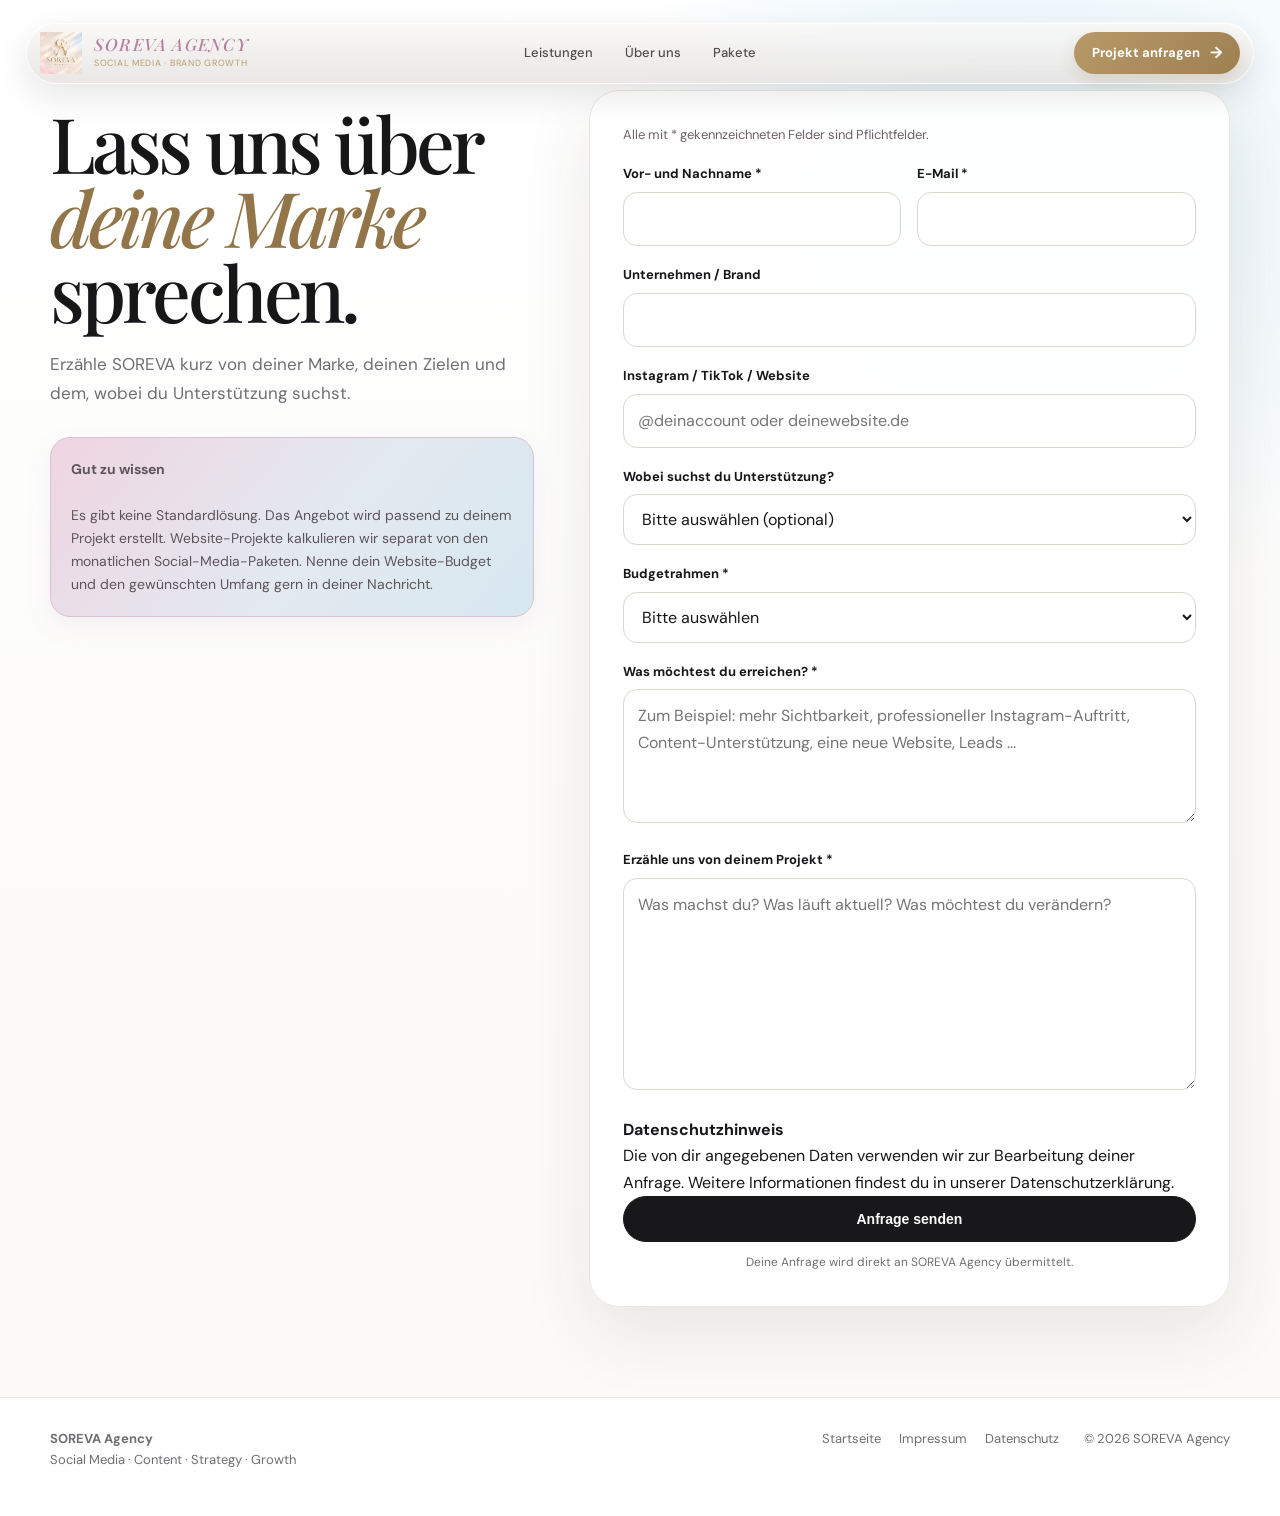
==== commit bf0782e0: "Datenschutzhinweis im Anfrageformular statt Pflicht-Checkbox anzeigen" ====
--- a/anfrage.html
+++ b/anfrage.html
@@ -239,32 +239,12 @@
                 </div>
 
 
-                <label class="checkbox">
-
-                    <input
-                        type="checkbox"
-                        id="privacy"
-                        name="datenschutz_bestaetigt"
-                        value="Ja"
-                        required
-                    >
-
-                    <span>
-
-                        Ich habe die
-                        <a
-                            href="datenschutz.html"
-                            target="_blank"
-                        >
-                            Datenschutzerklärung
-                        </a>
-                        gelesen und stimme der Verarbeitung
-                        meiner Angaben zur Bearbeitung meiner
-                        Anfrage zu. *
-
-                    </span>
-
-                </label>
+                <p class="form-privacy-note">
+                    <strong>Datenschutzhinweis</strong><br>
+                    Die von dir angegebenen Daten verwenden wir zur Bearbeitung deiner Anfrage.
+                    Weitere Informationen findest du in unserer
+                    <a href="datenschutz.html" target="_blank" rel="noopener">Datenschutzerklärung</a>.
+                </p>
 
 
                 <button
@@ -329,7 +309,7 @@
 </footer>
 
 
-<script src="script.js?v=20261107-web3forms"></script>
+<script src="script.js?v=20261120-form-privacy"></script>
 
 </body>
 </html>
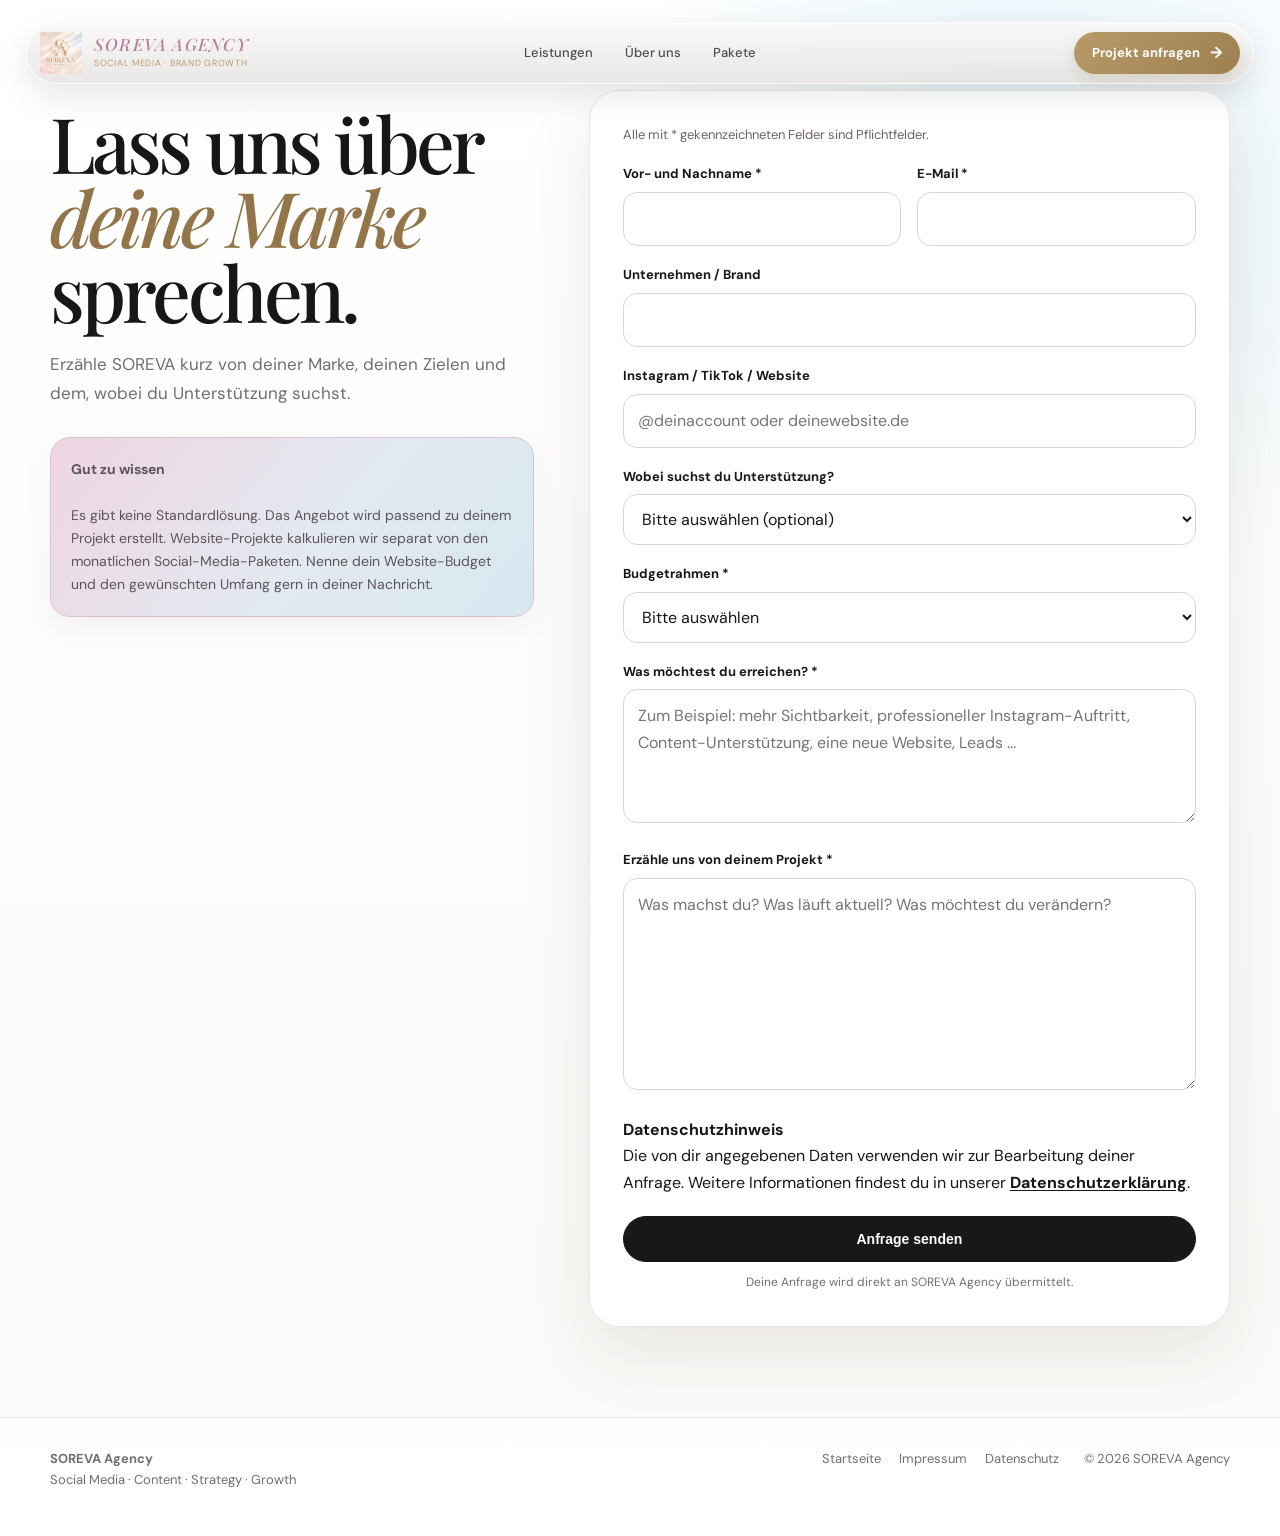
==== commit 3aeff9a6: "Abstand zum Anfragebutton erhöhen und Datenschutzlink hervorheben" ====
--- a/anfrage.html
+++ b/anfrage.html
@@ -19,6 +19,17 @@
     <meta property="og:url" content="https://soreva-agency.github.io/sorevaagency-website/anfrage.html">
     <meta property="og:image" content="https://soreva-agency.github.io/sorevaagency-website/assets/soreva-logo.png">
     <meta property="og:image:alt" content="SOREVA Agency Logo">
+    <style>
+        .form-privacy-note {
+            margin-bottom: 1.25rem;
+        }
+
+        .form-privacy-note a {
+            font-weight: 700;
+            text-decoration: underline;
+            text-underline-offset: 0.15em;
+        }
+    </style>
 </head>
 
 <body>
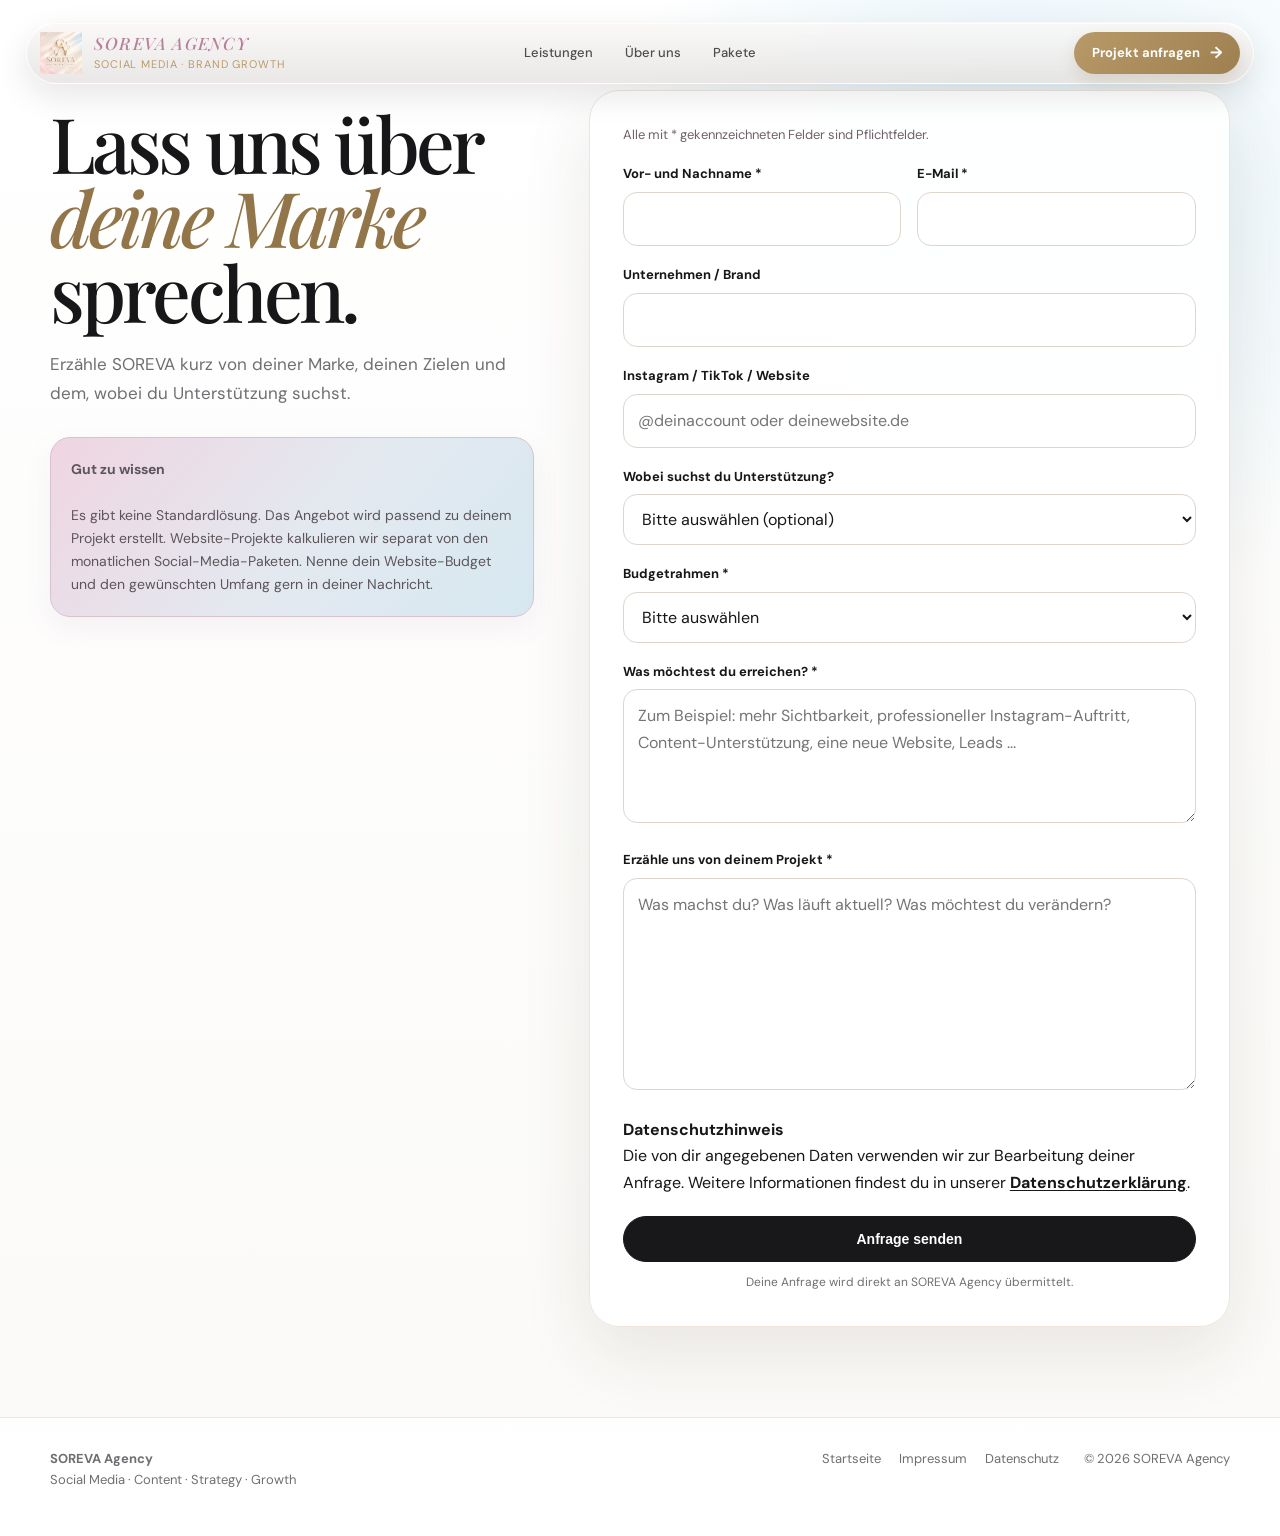
==== commit 67070767: "Logo und Einstiegsbild als optimierte WebP-Dateien ausliefern" ====
--- a/anfrage.html
+++ b/anfrage.html
@@ -38,7 +38,7 @@
     <div class="container nav-shell">
         <a href="index.html" class="brand" aria-label="SOREVA Agency Startseite">
             <img
-                src="assets/soreva-logo.png"
+                src="assets/soreva-logo-nav.webp"
                 alt="SOREVA Agency Logo"
                 class="brand-logo"
             >
@@ -97,6 +97,7 @@
         <div class="form-card">
 
             <form id="contactForm">
+                <p class="form-required-note" id="selectedPackage" hidden></p>
                 <p class="form-required-note">Alle mit * gekennzeichneten Felder sind Pflichtfelder.</p>
                 <div class="form-row">
 
@@ -205,7 +206,7 @@
                             bis 1.500 €
                         </option>
 
-                        <option value="Individuelles Website-Budget">Individuelles Website-Budget</option>
+                        <option value="Eigenes Budget">Eigenes Budget</option>
 
                         <option value="Noch offen">
                             Noch offen
@@ -213,6 +214,22 @@
 
                     </select>
 
+                </div>
+
+                <div id="customBudgetField" hidden>
+                    <div class="field">
+                        <label for="customBudget">Dein Budget in Euro *</label>
+                        <input
+                            type="text"
+                            id="customBudget"
+                            name="budget_betrag_eur"
+                            pattern="[0-9]+([,.][0-9]{1,2})?"
+                            title="Gib einen Betrag ein, zum Beispiel 2000 oder 2000,50."
+                            inputmode="decimal"
+                            placeholder="z. B. 2000"
+                            disabled
+                        >
+                    </div>
                 </div>
 
 
@@ -320,7 +337,7 @@
 </footer>
 
 
-<script src="script.js?v=20261120-form-privacy"></script>
+<script src="script.js?v=20261120-custom-budget"></script>
 
 </body>
 </html>
--- a/style.css
+++ b/style.css
@@ -1072,7 +1072,7 @@
 
 .package-label {
     color:
-        var(--gold-dark);
+        #775324;
 
     font-size: 11px;
 
@@ -1617,7 +1617,8 @@
 }
 
 
-.legal-content h3 {
+.legal-content h3,
+.legal-imprint h2 {
     margin:
         35px 0
         10px;
@@ -2021,7 +2022,7 @@
     inset: 0;
     z-index: -3;
 
-    background-image: url("assets/hero-marketing.png");
+    background-image: url("assets/hero-marketing-desktop.webp");
     background-size: cover;
     background-position: center center;
     background-repeat: no-repeat;
@@ -2376,7 +2377,7 @@
 
     border: 1px solid #eed0dd;
 
-    color: #a85f7f;
+    color: #82425f;
 
     font-size: 11px;
     font-weight: 700;
@@ -3302,7 +3303,7 @@
 .navbar .brand-tagline {
     display: block;
     max-width: 100%;
-    font-size: 9px;
+    font-size: 0.6875rem;
     line-height: 1.3;
     letter-spacing: .08em;
     white-space: normal;
@@ -3310,5 +3311,15 @@
 }
 .webdesign-details { margin: 18px 0; }
 @media (max-width: 930px) {
-    .navbar .brand-tagline { font-size: 7px; letter-spacing: .04em; }
-}
+    .navbar .brand-tagline { font-size: clamp(0.5625rem, 2.4vw, 0.625rem); letter-spacing: .03em; }
+}
+
+.hero-content > .eyebrow {
+    font-size: 0.8125rem;
+}
+
+@media (max-width: 760px) {
+    .hero-image-layer {
+        background-image: url("assets/hero-marketing-mobile.webp");
+    }
+}
